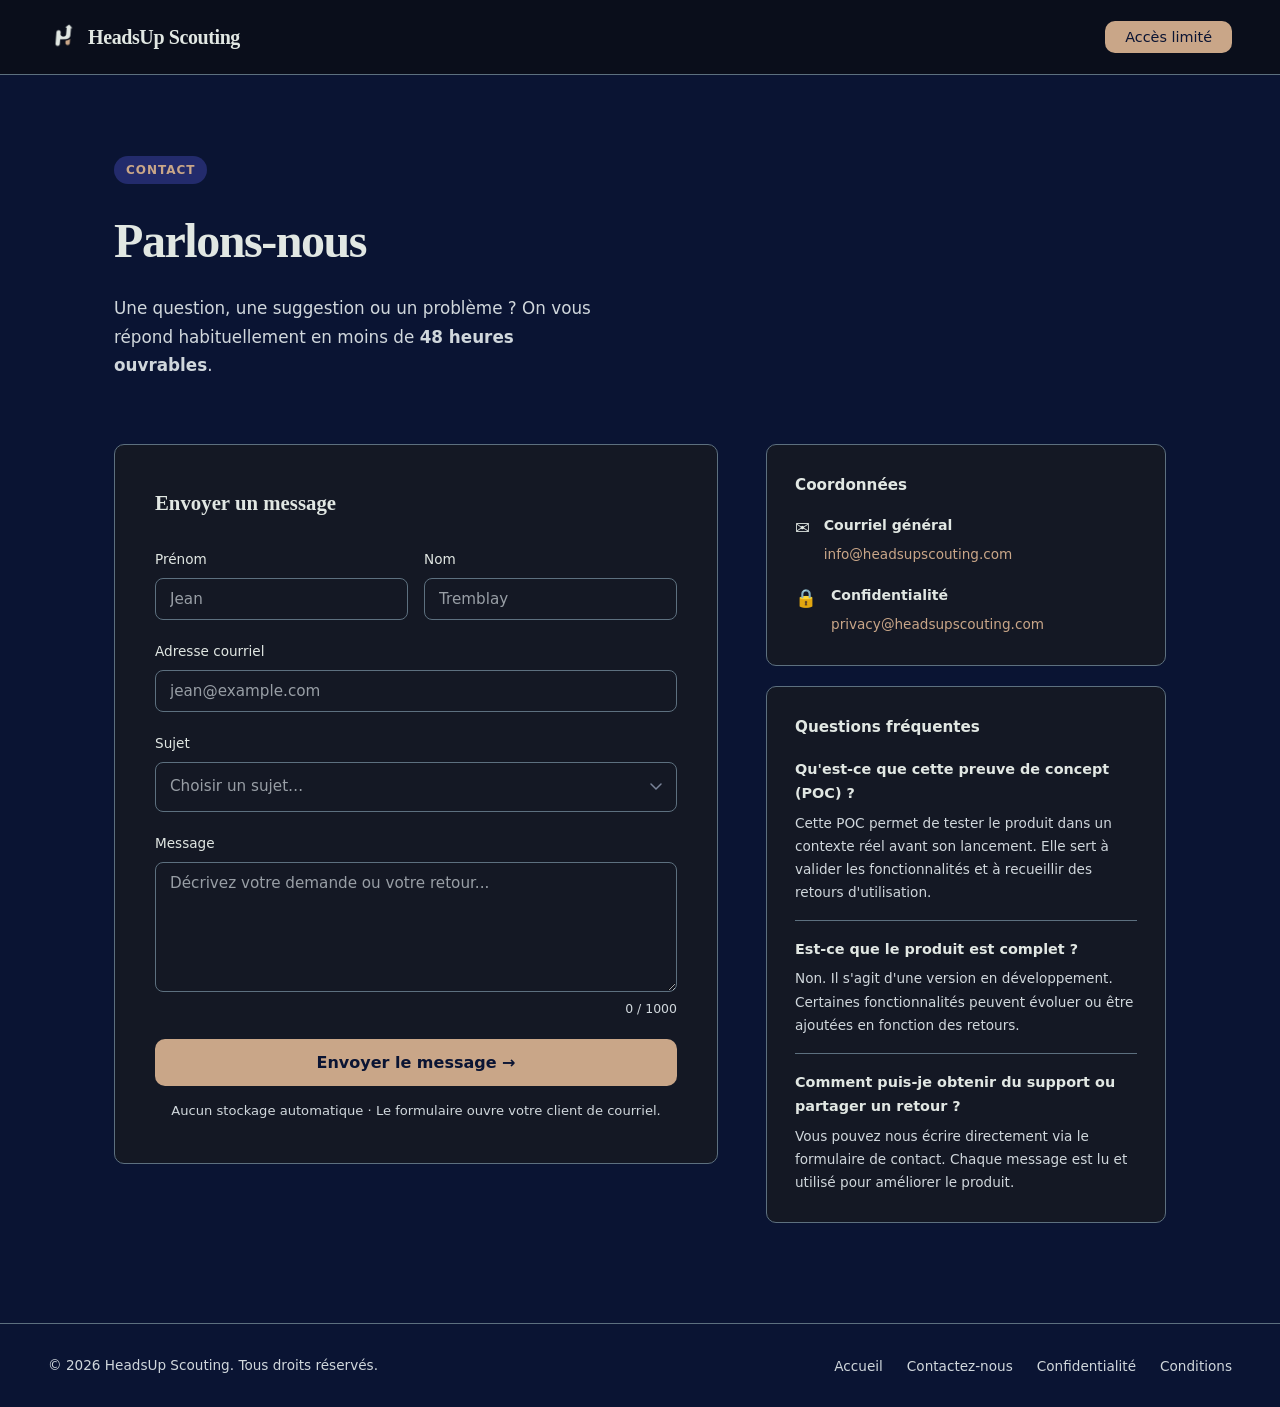
==== contact.html @ 39ef8a7b "Extract code from folder (#3)" ====
<!DOCTYPE html>
<html lang="fr">
<head>
  <meta charset="UTF-8" />
  <meta name="viewport" content="width=device-width, initial-scale=1.0" />
  <title>Contact — HeadsUp Scouting</title>
  <link rel="stylesheet" href="client/css/base.css">
  <link rel="stylesheet" href="client/css/contact.css">
  <script src="client/js/contact.js"></script>
</head>
<body>

  <nav>
    <a class="logo" href="index.html"><img src="client/image/HUSDarkSmallTransparentLogo.png" alt="HeadsUp Scouting logo">HeadsUp Scouting</a>
    <ul class="nav-links">
      <li><a href="request-access.html" class="nav-cta">Accès limité</a></li>
    </ul>
  </nav>

  <div class="page-wrapper">

    <div class="page-header">
      <div class="badge">Contact</div>
      <h1>Parlons-nous</h1> 
      <p>Une question, une suggestion ou un problème ? On vous répond habituellement en moins de <strong>48 heures ouvrables</strong>.</p>
    </div>

    <div class="contact-grid">

      <!-- FORM -->
      <div class="form-card">
        <div id="form-content">
          <h2>Envoyer un message</h2>
          <div class="form-row">
            <div class="field">
              <label for="prenom">Prénom</label>
              <input type="text" id="prenom" placeholder="Jean" />
            </div>
            <div class="field">
              <label for="nom">Nom</label>
              <input type="text" id="nom" placeholder="Tremblay" />
            </div>
          </div>
          <div class="field">
            <label for="email">Adresse courriel</label>
            <input type="email" id="email" placeholder="jean@example.com" />
          </div>
          <div class="field">
            <label>Sujet</label>
            <div class="custom-select" id="custom-select">
              <div class="select-selected" role="button" tabindex="0" onclick="toggleDropdown()" onkeydown="if (event.key === 'Enter' || event.key === ' ') { event.preventDefault(); toggleDropdown(); }">
                <span id="select-label" style="color: var(--muted);">Choisir un sujet…</span>
                <svg width="12" height="8" viewBox="0 0 12 8" fill="none" xmlns="http://www.w3.org/2000/svg">
                  <path d="M1 1l5 5 5-5" stroke="#7A8499" stroke-width="1.5" stroke-linecap="round"/>
                </svg>
              </div>
              <div class="select-dropdown" id="select-dropdown">
                <div class="select-option" onclick="selectOption(this)" data-value="Access">Participation à la preuve de concept</div>
                <div class="select-option" onclick="selectOption(this)" data-value="Demo">Demande de démonstration</div>
                <div class="select-option" onclick="selectOption(this)" data-value="Support">Support technique</div>
                <div class="select-option" onclick="selectOption(this)" data-value="Other">Autre</div>
              </div>
            </div>
            <input type="hidden" id="sujet" />
          </div>

          <div class="field">
            <label for="message">Message</label>
            <textarea id="message" placeholder="Décrivez votre demande ou votre retour..." maxlength="1000" oninput="updateCount(this)"></textarea>
          </div>
          <div class="char-count"><span id="char-count">0</span> / 1000</div>

          <button class="btn-submit" onclick="submitForm()">Envoyer le message →</button>
          <p class="form-note">Aucun stockage automatique · Le formulaire ouvre votre client de courriel.</p>
        </div>

         <!-- SUCCESS -->
        <div class="success" id="success">
          <div class="success-icon">✅</div>
          <h2>Merci. Votre client de courriel devrait s'ouvrir.</h2>
          <p>S'il ne s'ouvre pas, écrivez-nous directement à <a href="mailto:info@headsupscouting.com">info@headsupscouting.com</a>.</p>
          <p>On revient vers vous sous 48 h.</p>
          <a href="index.html">Retour à l'accueil</a>
        </div>
      </div>

      <!-- SIDEBAR -->
      <aside class="sidebar">

        <div class="info-card">
          <h3>Coordonnées</h3>
          <div class="info-item">
            <div class="info-icon">✉️</div>
            <div class="info-text">
              <strong>Courriel général</strong>
              <a href="mailto:info@headsupscouting.com">info@headsupscouting.com</a>
            </div>
          </div>
          <div class="info-item">
            <div class="info-icon">🔒</div>
            <div class="info-text">
              <strong>Confidentialité</strong>
              <a href="mailto:privacy@headsupscouting.com">privacy@headsupscouting.com</a>
            </div>
          </div>
          <!--                                 *** Je ne crois pas qu'on a vraiment d'adresse ni d'heures d'ouverture ***
          <div class="info-item">
            <div class="info-icon">📍</div>
            <div class="info-text">
              <strong>Adresse</strong>
              <span>[Adresse], [Ville]<br />Québec, Canada</span>
            </div>
          </div>
          <div class="info-item">
            <div class="info-icon">🕐</div>
            <div class="info-text">
              <strong>Heures d'ouverture</strong>
              <span>Lun - Ven · 9 h à 17 h (HE)</span>
            </div>
          </div>
          -->
        </div>

        <div class="info-card">
          <h3>Questions fréquentes</h3>
          <div class="faq-item">
            <h4>Qu'est-ce que cette preuve de concept (POC) ?</h4>
            <p>Cette POC permet de tester le produit dans un contexte réel avant son lancement. Elle sert à valider les fonctionnalités et à recueillir des retours d'utilisation.</p>
          </div>
          <div class="faq-item">
            <h4>Est-ce que le produit est complet ?</h4>
            <p>Non. Il s'agit d'une version en développement. Certaines fonctionnalités peuvent évoluer ou être ajoutées en fonction des retours.</p>
          </div>
          <div class="faq-item">
            <h4>Comment puis-je obtenir du support ou partager un retour ?</h4>
            <p>Vous pouvez nous écrire directement via le formulaire de contact. Chaque message est lu et utilisé pour améliorer le produit.</p>
          </div>
        </div>

      </aside>
    </div>
  </div>

  <footer>
    <span>© 2026 HeadsUp Scouting. Tous droits réservés.</span>
    <ul class="footer-links">
        <li><a href="index.html">Accueil</a></li>
        <li><a href="contact.html">Contactez-nous</a></li>
        <li><a href="privacy.html">Confidentialité</a></li>
        <li><a href="terms.html">Conditions</a></li>
    </ul>
  </footer>
</body>
</html>
---- client/css/base.css ----
:root {
  --bg: #0A1433;
  --surface: #141824;
  --border: #5D707F;
  --accent: #C9A688;
  --accent-dim: #232B6C;
  --text: #E1E7E3;
  --text-dark:#0A1433;
  --muted: #D0D7DC;
  --radius: 10px;
  --font-display: 'Georgia', serif;
  --font-body: system-ui, -apple-system, sans-serif;
}

*,
*::before,
*::after {
  box-sizing: border-box;
  margin: 0;
  padding: 0;
}

body {
  background: var(--bg);
  color: var(--text);
  font-family: var(--font-body);
  font-size: 16px;
  line-height: 1.7;
}

/* NAV */
nav {
  display: flex;
  justify-content: space-between;
  align-items: center;
  padding: 20px 48px;
  border-bottom: 1px solid var(--border);
  position: sticky;
  top: 0;
  background: rgba(11, 15, 25, 0.92);
  backdrop-filter: blur(12px);
  z-index: 100;
}

.logo {
  display: flex;
  align-items: center;
  gap: 10px;

  font-family: var(--font-display);
  font-size: 1.25rem;
  font-weight: bold;
  color: var(--text);
  text-decoration: none;
  letter-spacing: -0.02em;
}

.logo img {
  height: 30px;
  width: auto;
  display: block;
}


.nav-links {
  display: flex;
  gap: 32px;
  list-style: none;
}

.nav-links a {
  color: var(--muted);
  text-decoration: none;
  font-size: 0.9rem;
  transition: color 0.2s;
}

.nav-links a:hover {
  color: var(--text);
}

.nav-cta {
  background: var(--accent);
  color: var(--bg) !important;
  padding: 8px 20px;
  border-radius: var(--radius);
  font-weight: 500;
}

.nav-cta:hover {
  opacity: 0.88;
}

/* FOOTER */
footer {
  border-top: 1px solid var(--border);
  padding: 28px 48px;
  display: flex;
  justify-content: space-between;
  align-items: center;
  flex-wrap: wrap;
  gap: 12px;
}

footer span {
  color: var(--muted);
  font-size: 0.85rem;
}

.footer-links {
  display: flex;
  gap: 24px;
  list-style: none;
}

.footer-links a {
  color: var(--muted);
  text-decoration: none;
  font-size: 0.85rem;
  transition: color 0.2s;
}

.footer-links a:hover {
  color: var(--text);
}

/* FORM BASE (IMPORTANT pour contact.css) */
input,
select,
textarea {
  font-family: var(--font-body);
}

button {
  font-family: var(--font-body);
  cursor: pointer;
}

/* MOBILE */
@media (max-width: 768px) {
  nav {
    padding: 16px 20px;
  }

  .nav-links {
    display: none;
  }

  footer {
    flex-direction: column;
    text-align: center;
    padding: 24px 20px;
  }
}
---- client/css/contact.css ----
.page-wrapper {
  max-width: 1100px;
  margin: 0 auto;
  padding: 80px 24px 100px;
}

.page-header {
  margin-bottom: 64px;
}

.badge {
  display: inline-block;
  background: var(--accent-dim);
  color: var(--accent);
  font-size: 0.75rem;
  font-weight: 600;
  letter-spacing: 0.08em;
  text-transform: uppercase;
  padding: 4px 12px;
  border-radius: 20px;
  margin-bottom: 16px;
}

.page-header h1 {
  font-family: var(--font-display);
  font-size: clamp(2rem, 4vw, 3rem);
  letter-spacing: -0.03em;
  margin-bottom: 12px;
}

.page-header p {
  color: var(--muted);
  font-size: 1.05rem;
  max-width: 480px;
}

/* GRID */
.contact-grid {
  display: grid;
  grid-template-columns: 1fr 400px;
  gap: 48px;
  align-items: start;
}

/* FORM */
.form-card {
  background: var(--surface);
  border: 1px solid var(--border);
  border-radius: var(--radius);
  padding: 40px;
}

.form-card h2 {
  font-family: var(--font-display);
  font-size: 1.3rem;
  margin-bottom: 28px;
}

.form-row {
  display: grid;
  grid-template-columns: 1fr 1fr;
  gap: 16px;
}

.form-card input::placeholder,
.form-card textarea::placeholder {
  font-size: 0.95rem;
  opacity: 0.7;
}

.field {
  display: flex;
  flex-direction: column;
  gap: 7px;
  margin-bottom: 20px;
}

.field label {
  font-size: 0.85rem;
  font-weight: 500;
  color: var(--text);
}

.field input,
.field select,
.field textarea {
  background: var(--surface);
  border: 1px solid var(--border);
  border-radius: 8px;
  padding: 11px 14px;
  color: var(--text);
  font-size: 0.95rem;
  outline: none;
  transition: border-color 0.2s;
  width: 100%;
  font-weight: 500;
}

.field input::placeholder,
.field textarea::placeholder {
  color: var(--muted);
  font-weight: 400;
  font-size: 0.95rem;
  opacity: 0.7;
}

.field input:focus,
.field select:focus,
.field textarea:focus {
    border-color: var(--accent);
}

.field select {
    appearance: none;
    background-image: url("data:image/svg+xml,%3Csvg xmlns='http://www.w3.org/2000/svg' width='12' height='8' viewBox='0 0 12 8'%3E%3Cpath d='M1 1l5 5 5-5' stroke='%237A8499' stroke-width='1.5' fill='none' stroke-linecap='round'/%3E%3C/svg%3E");
    background-repeat: no-repeat;
    background-position: right 14px center;
    cursor: pointer;
    color: var(--muted);
}

.field select option { background: var(--surface); color: var(--text);}

.field textarea {
    resize: vertical;
    min-height: 130px;
}

.char-count {
    font-size: 0.78rem;
    color: var(--muted);
    text-align: right;
    margin-top: -14px;
    margin-bottom: 20px;
}

.custom-select { position: relative; user-select: none; }

.select-selected {
  background: var(--surface);
  border: 1px solid var(--border);
  border-radius: 8px;
  padding: 11px 14px;
  cursor: pointer;
  display: flex;
  justify-content: space-between;
  align-items: center;
  transition: border-color 0.2s;
  font-weight: 500;
}

.select-selected:hover { border-color: var(--accent); }

.select-selected.open {
  border-color: var(--accent);
  border-bottom-left-radius: 0;
  border-bottom-right-radius: 0;
}

.select-dropdown {
  display: none;
  position: absolute;
  top: 100%;
  left: 0; right: 0;
  background: var(--surface);
  border: 1px solid var(--accent);
  border-top: none;
  border-bottom-left-radius: 8px;
  border-bottom-right-radius: 8px;
  z-index: 50;
  overflow: hidden;
}

.select-dropdown.open { display: block; }

.select-option {
  padding: 11px 14px;
  font-size: 0.95rem;
  cursor: pointer;
  color: var(--muted);
}

.select-option:hover {
  background: var(--accent);
  color: var(--bg);
  font-weight: 700;
}

.select-option.selected {
  color: var(--text);
  font-weight: 700;
}

/* Placeholder "Choisir un sujet…" */
.select-selected #select-label[style*="var(--muted)"] {
  color: var(--muted);
  font-weight: 400;
  font-size: 0.95rem;
  opacity: 0.7;
}

/* BUTTON */
.btn-submit {
  width: 100%;
  background: var(--accent);
  color: var(--text-dark);
  border: none;
  border-radius: var(--radius);
  padding: 14px;
  font-size: 1rem;
  font-weight: 600;
  cursor: pointer;
  transition: opacity 0.2s;
}

.btn-submit:hover {
  opacity: 0.85;
}

.form-note {
  text-align: center;
  margin-top: 14px;
  font-size: 0.82rem;
  color: var(--muted);
}

/* SIDEBAR */
.sidebar {
  display: flex;
  flex-direction: column;
  gap: 20px;
}

.info-card {
  background: var(--surface);
  border: 1px solid var(--border);
  border-radius: var(--radius);
  padding: 28px;
}

.info-card h3 {
  font-size: 0.95rem;
  margin-bottom: 16px;
}

.info-item {
  display: flex;
  gap: 14px;
  margin-bottom: 16px;
}

.info-item:last-child {
  margin-bottom: 0;
}

.info-icon {
  font-size: 1.1rem;
}

.info-text strong {
  display: block;
  font-size: 0.88rem;
  margin-bottom: 2px;
}

.info-text span {
  color: var(--muted);
  font-size: 0.85rem;
}

.info-text a {
  color: var(--accent);
  text-decoration: none;
  font-size: 0.85rem;
}

.info-text a:hover {
  text-decoration: underline;
}

.faq-item {
  border-bottom: 1px solid var(--border);
  padding-bottom: 16px;
  margin-bottom: 16px;
}

.faq-item:last-child {
  border-bottom: none;
  padding-bottom: 0;
  margin-bottom: 0;
}

.faq-item h4 {
  font-size: 0.9rem;
  margin-bottom: 6px;
}

.faq-item p {
  color: var(--muted);
  font-size: 0.85rem;
}

/* SUCCESS */
.success {
  display: none;
  background: var(--surface);
  border: 1px solid var(--border);
  border-radius: var(--radius);
  padding: 48px 40px;
  text-align: center;
  margin-top: 40px;
}

.success-icon {
  font-size: 2.4rem;
  margin-bottom: 16px;
}

.success h2 {
  font-family: var(--font-display);
  font-size: 1.5rem;
  margin-bottom: 12px;
}

.success p {
  color: var(--muted);
  font-size: 0.95rem;
  margin-bottom: 10px;
}

.success a {
  color: var(--accent);
  text-decoration: none;
}

/* RESPONSIVE */
@media (max-width: 820px) {
  .contact-grid {
    grid-template-columns: 1fr;
  }

  .form-row {
    grid-template-columns: 1fr;
  }

  .sidebar {
    order: -1;
  }
}
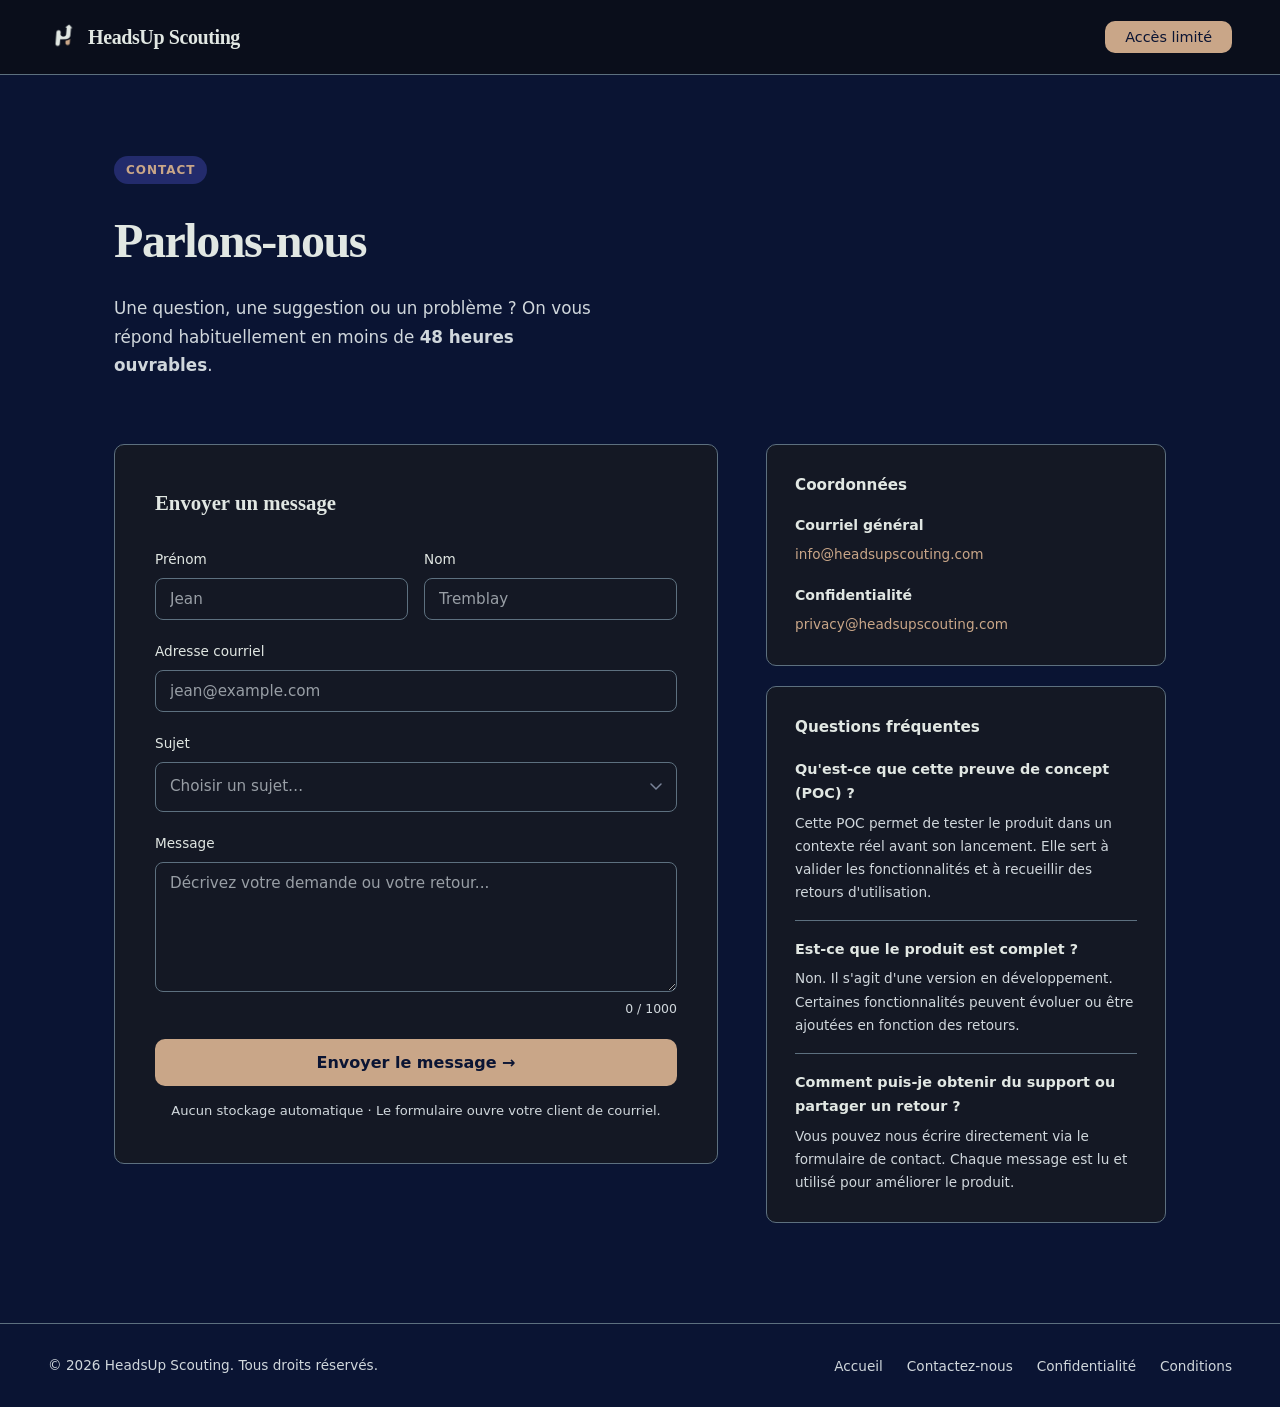
==== commit 750e7c0b: "Removed icons in contact - Removed numbers in landing page - Removed address in terms & privacy page" ====
--- a/contact.html
+++ b/contact.html
@@ -6,6 +6,7 @@
   <title>Contact — HeadsUp Scouting</title>
   <link rel="stylesheet" href="client/css/base.css">
   <link rel="stylesheet" href="client/css/contact.css">
+  <link rel="icon" href="client/image/Favicon180x180.png">
   <script src="client/js/contact.js"></script>
 </head>
 <body>
@@ -90,14 +91,12 @@
         <div class="info-card">
           <h3>Coordonnées</h3>
           <div class="info-item">
-            <div class="info-icon">✉️</div>
             <div class="info-text">
               <strong>Courriel général</strong>
               <a href="mailto:info@headsupscouting.com">info@headsupscouting.com</a>
             </div>
           </div>
           <div class="info-item">
-            <div class="info-icon">🔒</div>
             <div class="info-text">
               <strong>Confidentialité</strong>
               <a href="mailto:privacy@headsupscouting.com">privacy@headsupscouting.com</a>
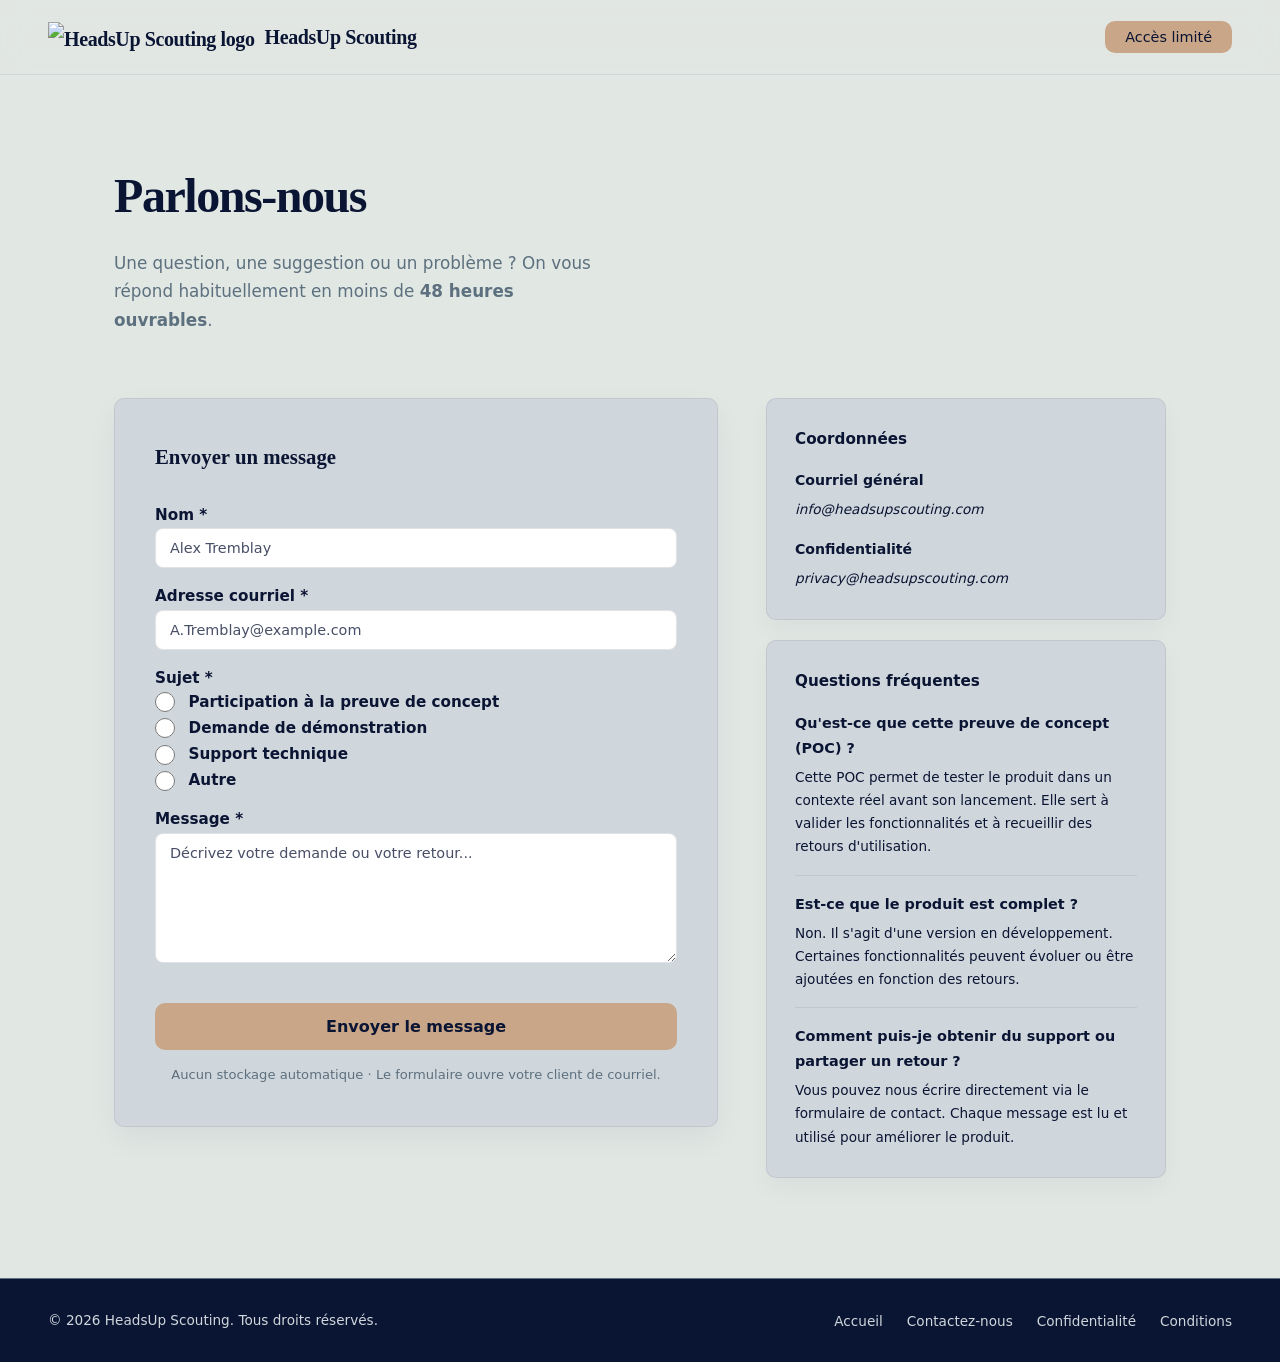
==== commit 5b60bce1: "Adjusted with copilot review" ====
--- a/contact.html
+++ b/contact.html
@@ -12,7 +12,10 @@
 <body>
 
   <nav>
-    <a class="logo" href="index.html"><img src="client/image/HUSDarkSmallTransparentLogo.png" alt="HeadsUp Scouting logo">HeadsUp Scouting</a>
+    <a class="logo" href="index.html">
+      <img src="client/image/HUSLightSmallTransparentLogo.png" alt="HeadsUp Scouting logo">
+      HeadsUp Scouting
+    </a>
     <ul class="nav-links">
       <li><a href="request-access.html" class="nav-cta">Accès limité</a></li>
     </ul>
@@ -21,7 +24,6 @@
   <div class="page-wrapper">
 
     <div class="page-header">
-      <div class="badge">Contact</div>
       <h1>Parlons-nous</h1> 
       <p>Une question, une suggestion ou un problème ? On vous répond habituellement en moins de <strong>48 heures ouvrables</strong>.</p>
     </div>
@@ -32,46 +34,48 @@
       <div class="form-card">
         <div id="form-content">
           <h2>Envoyer un message</h2>
-          <div class="form-row">
             <div class="field">
-              <label for="prenom">Prénom</label>
-              <input type="text" id="prenom" placeholder="Jean" />
+              <label for="full-name">Nom *</label>
+              <input type="text" id="full-name" placeholder="Alex Tremblay" autocomplete="name"/>
+              <small class="error-message" id="full-name-error"></small>
             </div>
-            <div class="field">
-              <label for="nom">Nom</label>
-              <input type="text" id="nom" placeholder="Tremblay" />
+          <div class="field">
+            <label for="email">Adresse courriel *</label>
+            <input type="email" id="email" placeholder="A.Tremblay@example.com" autocomplete="email" />
+            <small class="error-message" id="email-error"></small>
+          </div>
+          <div class="field">
+            <label for="sujet">Sujet *</label>
+            <div class="radio-select" id="sujet" role="radiogroup" aria-labelledby="sujet-label">
+              <label class="select-option">
+                <input type="radio" name="sujet" value="Access" onchange="clearError('sujet')">
+                <span>Participation à la preuve de concept</span>
+              </label>
+              <label class="select-option">
+                <input type="radio" name="sujet" value="Demo" onchange="clearError('sujet')">
+                <span>Demande de démonstration</span>
+              </label>
+              <label class="select-option">
+                <input type="radio" name="sujet" value="Support" onchange="clearError('sujet')">
+                <span>Support technique</span>
+              </label>
+              <label class="select-option">
+                <input type="radio" name="sujet" value="Other" onchange="clearError('sujet')">
+                <span>Autre</span>
+              </label>
+            </div>
+            <small class="error-message" id="sujet-error"></small>
+          </div>
+          <div class="field">
+            <label for="message">Message *</label>
+            <textarea id="message" placeholder="Décrivez votre demande ou votre retour..."></textarea>
+            <div class="field-footer">
+              <small class="error-message" id="message-error"></small>
             </div>
           </div>
-          <div class="field">
-            <label for="email">Adresse courriel</label>
-            <input type="email" id="email" placeholder="jean@example.com" />
-          </div>
-          <div class="field">
-            <label>Sujet</label>
-            <div class="custom-select" id="custom-select">
-              <div class="select-selected" role="button" tabindex="0" onclick="toggleDropdown()" onkeydown="if (event.key === 'Enter' || event.key === ' ') { event.preventDefault(); toggleDropdown(); }">
-                <span id="select-label" style="color: var(--muted);">Choisir un sujet…</span>
-                <svg width="12" height="8" viewBox="0 0 12 8" fill="none" xmlns="http://www.w3.org/2000/svg">
-                  <path d="M1 1l5 5 5-5" stroke="#7A8499" stroke-width="1.5" stroke-linecap="round"/>
-                </svg>
-              </div>
-              <div class="select-dropdown" id="select-dropdown">
-                <div class="select-option" onclick="selectOption(this)" data-value="Access">Participation à la preuve de concept</div>
-                <div class="select-option" onclick="selectOption(this)" data-value="Demo">Demande de démonstration</div>
-                <div class="select-option" onclick="selectOption(this)" data-value="Support">Support technique</div>
-                <div class="select-option" onclick="selectOption(this)" data-value="Other">Autre</div>
-              </div>
-            </div>
-            <input type="hidden" id="sujet" />
-          </div>
+          
 
-          <div class="field">
-            <label for="message">Message</label>
-            <textarea id="message" placeholder="Décrivez votre demande ou votre retour..." maxlength="1000" oninput="updateCount(this)"></textarea>
-          </div>
-          <div class="char-count"><span id="char-count">0</span> / 1000</div>
-
-          <button class="btn-submit" onclick="submitForm()">Envoyer le message →</button>
+          <button class="btn-submit" onclick="submitForm()">Envoyer le message</button>
           <p class="form-note">Aucun stockage automatique · Le formulaire ouvre votre client de courriel.</p>
         </div>
 
@@ -102,22 +106,7 @@
               <a href="mailto:privacy@headsupscouting.com">privacy@headsupscouting.com</a>
             </div>
           </div>
-          <!--                                 *** Je ne crois pas qu'on a vraiment d'adresse ni d'heures d'ouverture ***
-          <div class="info-item">
-            <div class="info-icon">📍</div>
-            <div class="info-text">
-              <strong>Adresse</strong>
-              <span>[Adresse], [Ville]<br />Québec, Canada</span>
-            </div>
-          </div>
-          <div class="info-item">
-            <div class="info-icon">🕐</div>
-            <div class="info-text">
-              <strong>Heures d'ouverture</strong>
-              <span>Lun - Ven · 9 h à 17 h (HE)</span>
-            </div>
-          </div>
-          -->
+
         </div>
 
         <div class="info-card">
--- a/client/css/base.css
+++ b/client/css/base.css
@@ -1,11 +1,12 @@
 :root {
-  --bg: #0A1433;
+  --bg: #E1E7E3;
+  --dark-bg:#0A1433;
   --surface: #141824;
   --border: #5D707F;
   --accent: #C9A688;
   --accent-dim: #232B6C;
   --text: #E1E7E3;
-  --text-dark:#0A1433;
+  --text-dark:#0a1433;
   --muted: #D0D7DC;
   --radius: 10px;
   --font-display: 'Georgia', serif;
@@ -18,6 +19,11 @@
   box-sizing: border-box;
   margin: 0;
   padding: 0;
+}
+
+html {
+    scroll-behavior: smooth;
+    scroll-padding-top: 110px;
 }
 
 body {
@@ -34,10 +40,10 @@
   justify-content: space-between;
   align-items: center;
   padding: 20px 48px;
-  border-bottom: 1px solid var(--border);
+  border-bottom: 1px solid var(--muted);
   position: sticky;
   top: 0;
-  background: rgba(11, 15, 25, 0.92);
+  background: rgba(225, 231, 227, 0.92);
   backdrop-filter: blur(12px);
   z-index: 100;
 }
@@ -46,11 +52,10 @@
   display: flex;
   align-items: center;
   gap: 10px;
-
   font-family: var(--font-display);
   font-size: 1.25rem;
   font-weight: bold;
-  color: var(--text);
+  color: var(--text-dark);
   text-decoration: none;
   letter-spacing: -0.02em;
 }
@@ -81,7 +86,7 @@
 
 .nav-cta {
   background: var(--accent);
-  color: var(--bg) !important;
+  color: var(--text-dark) !important;
   padding: 8px 20px;
   border-radius: var(--radius);
   font-weight: 500;
@@ -100,6 +105,7 @@
   align-items: center;
   flex-wrap: wrap;
   gap: 12px;
+  background-color: var(--dark-bg);
 }
 
 footer span {
--- a/client/css/contact.css
+++ b/client/css/contact.css
@@ -4,16 +4,18 @@
   padding: 80px 24px 100px;
 }
 
+/* ---------- HEADER ---------- */
+
 .page-header {
   margin-bottom: 64px;
 }
 
 .badge {
   display: inline-block;
-  background: var(--accent-dim);
-  color: var(--accent);
+  background: rgba(201, 166, 136, 0.16);
+  color: var(--text-dark);
   font-size: 0.75rem;
-  font-weight: 600;
+  font-weight: 700;
   letter-spacing: 0.08em;
   text-transform: uppercase;
   padding: 4px 12px;
@@ -26,15 +28,18 @@
   font-size: clamp(2rem, 4vw, 3rem);
   letter-spacing: -0.03em;
   margin-bottom: 12px;
+  color: var(--text-dark);
 }
 
 .page-header p {
-  color: var(--muted);
+  color: var(--border);
   font-size: 1.05rem;
   max-width: 480px;
-}
-
-/* GRID */
+  line-height: 1.7;
+}
+
+/* ---------- GRID ---------- */
+
 .contact-grid {
   display: grid;
   grid-template-columns: 1fr 400px;
@@ -42,18 +47,21 @@
   align-items: start;
 }
 
-/* FORM */
+/* ---------- FORM ---------- */
+
 .form-card {
-  background: var(--surface);
-  border: 1px solid var(--border);
+  background: var(--muted);
+  border: 1px solid rgba(10, 20, 51, 0.08);
   border-radius: var(--radius);
   padding: 40px;
+  box-shadow: 0 12px 30px rgba(10, 20, 51, 0.05);
 }
 
 .form-card h2 {
   font-family: var(--font-display);
   font-size: 1.3rem;
   margin-bottom: 28px;
+  color: var(--text-dark);
 }
 
 .form-row {
@@ -62,144 +70,125 @@
   gap: 16px;
 }
 
-.form-card input::placeholder,
-.form-card textarea::placeholder {
-  font-size: 0.95rem;
-  opacity: 0.7;
-}
-
 .field {
   display: flex;
   flex-direction: column;
-  gap: 7px;
-  margin-bottom: 20px;
+  gap: 8px;
+  margin-bottom: 16px;
+}
+
+.field:last-of-type {
+  margin-bottom: 32px;
 }
 
 .field label {
-  font-size: 0.85rem;
-  font-weight: 500;
-  color: var(--text);
+  font-size: .95rem;
+  font-weight: 600;
+  color: var(--text-dark);
+  margin-bottom: -8px;
 }
 
 .field input,
 .field select,
 .field textarea {
-  background: var(--surface);
-  border: 1px solid var(--border);
+  width: 100%;
+  background: #fff;
+  color: var(--text-dark);
+  border: 1px solid rgba(10, 20, 51, 0.12);
   border-radius: 8px;
   padding: 11px 14px;
-  color: var(--text);
-  font-size: 0.95rem;
+  font-size: .90rem;
+  font-weight: 500;
   outline: none;
-  transition: border-color 0.2s;
-  width: 100%;
-  font-weight: 500;
+  transition: border-color .2s ease, box-shadow .2s ease;
 }
 
 .field input::placeholder,
 .field textarea::placeholder {
-  color: var(--muted);
+  color: var(--text-dark);
+  opacity: .75;
   font-weight: 400;
-  font-size: 0.95rem;
-  opacity: 0.7;
 }
 
 .field input:focus,
-.field select:focus,
-.field textarea:focus {
-    border-color: var(--accent);
-}
-
-.field select {
-    appearance: none;
-    background-image: url("data:image/svg+xml,%3Csvg xmlns='http://www.w3.org/2000/svg' width='12' height='8' viewBox='0 0 12 8'%3E%3Cpath d='M1 1l5 5 5-5' stroke='%237A8499' stroke-width='1.5' fill='none' stroke-linecap='round'/%3E%3C/svg%3E");
-    background-repeat: no-repeat;
-    background-position: right 14px center;
-    cursor: pointer;
-    color: var(--muted);
-}
-
-.field select option { background: var(--surface); color: var(--text);}
+.field textarea:focus,
+.field select:focus {
+  border-color: var(--accent);
+  box-shadow: 0 0 0 3px rgba(201, 166, 136, .18);
+}
+
+.field textarea.error,
+.field input.error,
+.radio-select.error {
+  border: 1px solid;
+  border-radius: 8px;
+  padding: .8rem;
+  border-color: #e53935;
+  box-shadow: 0 0 0 3px rgba(229, 57, 53, .15);
+}
 
 .field textarea {
-    resize: vertical;
-    min-height: 130px;
-}
-
-.char-count {
-    font-size: 0.78rem;
-    color: var(--muted);
-    text-align: right;
-    margin-top: -14px;
-    margin-bottom: 20px;
-}
-
-.custom-select { position: relative; user-select: none; }
-
-.select-selected {
-  background: var(--surface);
-  border: 1px solid var(--border);
-  border-radius: 8px;
-  padding: 11px 14px;
-  cursor: pointer;
+  resize: vertical;
+  min-height: 130px;
+}
+
+.field-footer {
   display: flex;
   justify-content: space-between;
   align-items: center;
-  transition: border-color 0.2s;
-  font-weight: 500;
-}
-
-.select-selected:hover { border-color: var(--accent); }
-
-.select-selected.open {
-  border-color: var(--accent);
-  border-bottom-left-radius: 0;
-  border-bottom-right-radius: 0;
-}
-
-.select-dropdown {
-  display: none;
-  position: absolute;
-  top: 100%;
-  left: 0; right: 0;
-  background: var(--surface);
-  border: 1px solid var(--accent);
-  border-top: none;
-  border-bottom-left-radius: 8px;
-  border-bottom-right-radius: 8px;
-  z-index: 50;
-  overflow: hidden;
-}
-
-.select-dropdown.open { display: block; }
+}
+
+.error-message {
+  display: block;
+  margin-top: -8px;
+  font-size: .85rem;
+  color: #e53935;
+}
+
+/* ---------- RADIO GROUP ---------- */
+
+.radio-select {
+  display: flex;
+  flex-direction: column;
+  gap: .85rem;
+  margin-bottom: 8px;
+}
 
 .select-option {
-  padding: 11px 14px;
-  font-size: 0.95rem;
+  display: flex;
+  align-items: center;
+  gap: .85rem;
   cursor: pointer;
-  color: var(--muted);
-}
-
-.select-option:hover {
-  background: var(--accent);
-  color: var(--bg);
-  font-weight: 700;
-}
-
-.select-option.selected {
-  color: var(--text);
-  font-weight: 700;
-}
-
-/* Placeholder "Choisir un sujet…" */
-.select-selected #select-label[style*="var(--muted)"] {
-  color: var(--muted);
-  font-weight: 400;
-  font-size: 0.95rem;
-  opacity: 0.7;
-}
-
-/* BUTTON */
+  color: var(--text-dark);
+  font-size: .95rem;
+}
+
+.select-option input[type="radio"] {
+  width: 20px;
+  height: 20px;
+  cursor: pointer;
+  flex-shrink: 0;
+}
+
+.select-option input[type="radio"]:checked {
+  accent-color: var(--accent);
+  border: 6px solid var(--accent);
+}
+
+.select-option input[type="radio"]:focus {
+  box-shadow: none;
+}
+
+.select-option span {
+  line-height: 1.35;
+}
+
+.select-option:hover span {
+  color: var(--dark-bg);
+}
+
+/* ---------- BUTTON ---------- */
+
 .btn-submit {
   width: 100%;
   background: var(--accent);
@@ -208,23 +197,25 @@
   border-radius: var(--radius);
   padding: 14px;
   font-size: 1rem;
-  font-weight: 600;
+  font-weight: 700;
   cursor: pointer;
-  transition: opacity 0.2s;
+  transition: transform .15s ease, opacity .2s ease;
 }
 
 .btn-submit:hover {
-  opacity: 0.85;
+  opacity: .9;
+  transform: translateY(-1px);
 }
 
 .form-note {
+  margin-top: 14px;
   text-align: center;
-  margin-top: 14px;
-  font-size: 0.82rem;
-  color: var(--muted);
-}
-
-/* SIDEBAR */
+  font-size: .82rem;
+  color: var(--border);
+}
+
+/* ---------- SIDEBAR ---------- */
+
 .sidebar {
   display: flex;
   flex-direction: column;
@@ -232,15 +223,17 @@
 }
 
 .info-card {
-  background: var(--surface);
-  border: 1px solid var(--border);
+  background: var(--muted);
+  border: 1px solid rgba(10,20,51,.08);
   border-radius: var(--radius);
   padding: 28px;
+  box-shadow: 0 10px 25px rgba(10,20,51,.04);
 }
 
 .info-card h3 {
-  font-size: 0.95rem;
-  margin-bottom: 16px;
+  font-size: .95rem;
+  margin-bottom: 16px;
+  color: var(--text-dark);
 }
 
 .info-item {
@@ -259,19 +252,21 @@
 
 .info-text strong {
   display: block;
-  font-size: 0.88rem;
+  font-size: .88rem;
   margin-bottom: 2px;
+  color: var(--text-dark);
 }
 
 .info-text span {
-  color: var(--muted);
-  font-size: 0.85rem;
+  color: var(--border);
+  font-size: .85rem;
 }
 
 .info-text a {
-  color: var(--accent);
+  color: var(--text-dark);
   text-decoration: none;
-  font-size: 0.85rem;
+  font-size: .85rem;
+  font-style: italic;
 }
 
 .info-text a:hover {
@@ -279,36 +274,39 @@
 }
 
 .faq-item {
-  border-bottom: 1px solid var(--border);
+  border-bottom: 1px solid rgba(10,20,51,.08);
   padding-bottom: 16px;
   margin-bottom: 16px;
 }
 
 .faq-item:last-child {
   border-bottom: none;
+  margin-bottom: 0;
   padding-bottom: 0;
-  margin-bottom: 0;
 }
 
 .faq-item h4 {
-  font-size: 0.9rem;
+  font-size: .9rem;
   margin-bottom: 6px;
+  color: var(--text-dark);
 }
 
 .faq-item p {
-  color: var(--muted);
-  font-size: 0.85rem;
-}
-
-/* SUCCESS */
+  color: var(--text-dark);
+  font-size: .85rem;
+}
+
+/* ---------- SUCCESS ---------- */
+
 .success {
   display: none;
-  background: var(--surface);
-  border: 1px solid var(--border);
+  background: #F7F9F7;
+  border: 1px solid rgba(10,20,51,.08);
   border-radius: var(--radius);
   padding: 48px 40px;
+  margin-top: 40px;
   text-align: center;
-  margin-top: 40px;
+  box-shadow: 0 12px 30px rgba(10,20,51,.05);
 }
 
 .success-icon {
@@ -320,11 +318,12 @@
   font-family: var(--font-display);
   font-size: 1.5rem;
   margin-bottom: 12px;
+  color: var(--text-dark);
 }
 
 .success p {
-  color: var(--muted);
-  font-size: 0.95rem;
+  color: var(--border);
+  font-size: .95rem;
   margin-bottom: 10px;
 }
 
@@ -333,8 +332,10 @@
   text-decoration: none;
 }
 
-/* RESPONSIVE */
+/* ---------- RESPONSIVE ---------- */
+
 @media (max-width: 820px) {
+
   .contact-grid {
     grid-template-columns: 1fr;
   }
@@ -346,4 +347,5 @@
   .sidebar {
     order: -1;
   }
+
 }
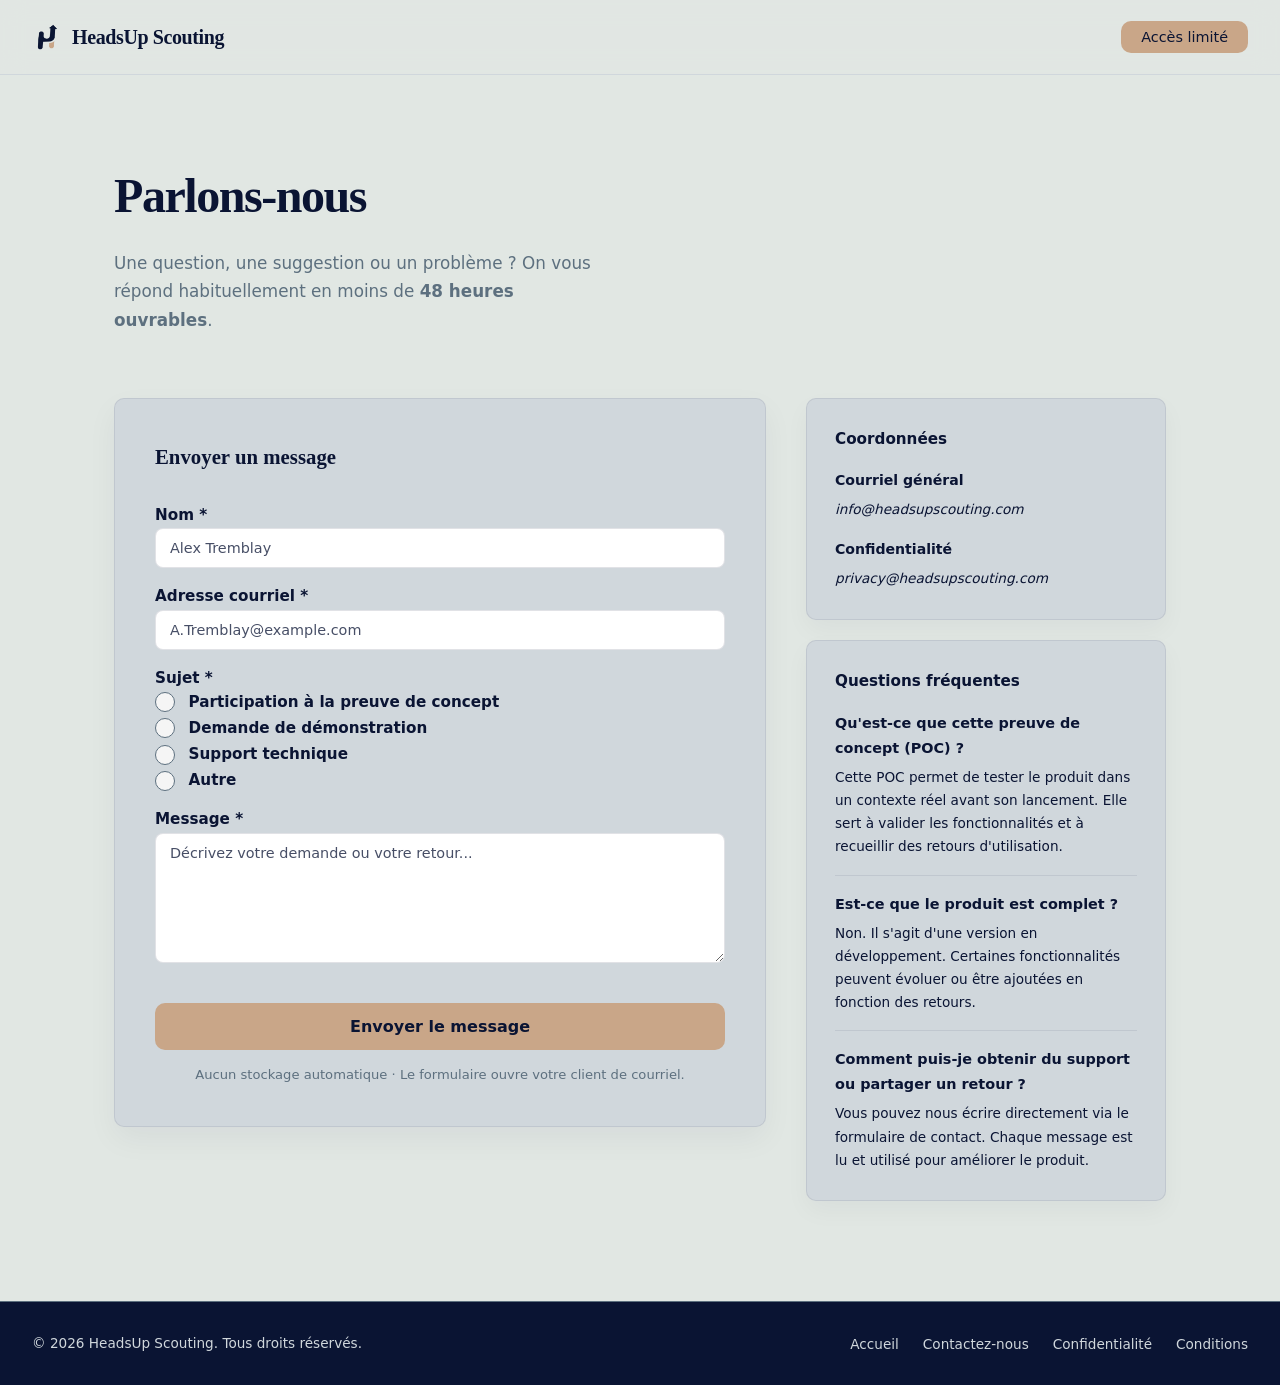
==== commit 6b1685fa: "Added favicon Dark mode/Light mode" ====
--- a/contact.html
+++ b/contact.html
@@ -6,7 +6,8 @@
   <title>Contact — HeadsUp Scouting</title>
   <link rel="stylesheet" href="client/css/base.css">
   <link rel="stylesheet" href="client/css/contact.css">
-  <link rel="icon" href="client/image/Favicon180x180.png">
+  <link rel="icon" href="client/image/HUSDarkSmallTransparentLogo.png"  media="(prefers-color-scheme: dark)">
+  <link rel="icon" href="client/image/HUSLightSmallTransparentLogo.png"  media="(prefers-color-scheme: light)">
   <script src="client/js/contact.js"></script>
 </head>
 <body>
--- a/client/css/base.css
+++ b/client/css/base.css
@@ -8,6 +8,7 @@
   --text: #E1E7E3;
   --text-dark:#0a1433;
   --muted: #D0D7DC;
+  --toc-hover: #c9a6882e;
   --radius: 10px;
   --font-display: 'Georgia', serif;
   --font-body: system-ui, -apple-system, sans-serif;
@@ -142,8 +143,60 @@
   cursor: pointer;
 }
 
-/* MOBILE */
+/* =====================================================
+   RESPONSIVE OVERRIDES
+===================================================== */
+
+/* Ultra Wide */
+@media (min-width: 1800px) {
+  nav,
+  footer {
+    padding-left: 80px;
+    padding-right: 80px;
+  }
+
+}
+
+/* Desktop / Laptop */
+@media (max-width: 1400px) {
+  nav,
+  footer {
+    padding-left: 32px;
+    padding-right: 32px;
+  }
+
+}
+
+/* Large Tablet */
+@media (max-width: 1200px) {
+  .nav-links {
+    gap: 24px;
+  }
+
+}
+
+/* Tablet */
+@media (max-width: 992px) {
+  nav {
+    padding: 18px 24px;
+  }
+
+  footer {
+    padding: 28px 24px;
+  }
+
+  .nav-links {
+    gap: 18px;
+  }
+
+}
+
+/* Mobile */
 @media (max-width: 768px) {
+  html {
+    scroll-padding-top: 90px;
+  }
+
   nav {
     padding: 16px 20px;
   }
@@ -157,4 +210,31 @@
     text-align: center;
     padding: 24px 20px;
   }
+
+  .footer-links {
+    flex-wrap: wrap;
+    justify-content: center;
+    gap: 16px;
+  }
+
+}
+
+/* Small Mobile */
+@media (max-width: 480px) {
+  nav {
+    padding: 14px 16px;
+  }
+
+  footer {
+    padding: 20px 16px;
+  }
+
+  .logo {
+    font-size: 1.1rem;
+  }
+
+  .logo img {
+    height: 26px;
+  }
+
 }
--- a/client/css/contact.css
+++ b/client/css/contact.css
@@ -164,19 +164,36 @@
 }
 
 .select-option input[type="radio"] {
+  all: unset;
   width: 20px;
   height: 20px;
+  border: 1px solid var(--border);
+  border-radius: 50%;
+  background: whitesmoke;
   cursor: pointer;
   flex-shrink: 0;
-}
-
-.select-option input[type="radio"]:checked {
-  accent-color: var(--accent);
-  border: 6px solid var(--accent);
-}
-
-.select-option input[type="radio"]:focus {
-  box-shadow: none;
+  display: grid;
+  place-content: center;
+  box-sizing: border-box;
+}
+
+.select-option input[type="radio"]::before {
+  content: "";
+  width: 10px;
+  height: 10px;
+  border-radius: 50%;
+  background: var(--accent);
+  transform: scale(0);
+  transition: transform .15s ease;
+}
+
+.select-option input[type="radio"]:checked::before {
+  transform: scale(1);
+}
+
+.select-option input[type="radio"]:focus-visible {
+  outline: 2px solid var(--accent);
+  outline-offset: 2px;
 }
 
 .select-option span {
@@ -332,20 +349,190 @@
   text-decoration: none;
 }
 
-/* ---------- RESPONSIVE ---------- */
-
-@media (max-width: 820px) {
-
+/* =====================================================
+   RESPONSIVE OVERRIDES
+===================================================== */
+
+/* Ultra Wide */
+@media (min-width:1800px) {
+  .page-wrapper {
+    max-width:1200px;
+  }
+
+}
+
+
+/* Desktop */
+@media (max-width:1400px) {
   .contact-grid {
-    grid-template-columns: 1fr;
+    grid-template-columns:minmax(0,1fr) 360px;
+    gap:40px;
+  }
+
+}
+
+
+/* Laptop */
+@media (max-width:1200px) {
+  .page-wrapper {
+    padding-left:32px;
+    padding-right:32px;
+  }
+
+  .contact-grid {
+    grid-template-columns:minmax(0,1fr) 330px;
+    gap:32px;
+  }
+
+  .form-card {
+    padding:32px;
+  }
+
+  .info-card {
+    padding:24px;
+  }
+
+}
+
+/* Tablet */
+@media (max-width:992px) {
+  .page-wrapper {
+    padding:60px 32px 90px;
+  }
+
+  .page-header {
+    margin-bottom:48px;
+  }
+
+  .contact-grid {
+    grid-template-columns:1fr;
+    gap:32px;
+  }
+
+  .sidebar {
+    order:0;
+  }
+
+  .form-card {
+    padding:32px;
+  }
+
+}
+
+/* Mobile Landscape / Large Mobile */
+@media (max-width:768px) {
+  .page-wrapper {
+    padding:45px 24px 70px;
+  }
+
+  .page-header {
+    margin-bottom:40px;
+  }
+
+  .page-header h1 {
+    font-size:2rem;
+  }
+
+  .page-header p {
+    font-size:1rem;
+  }
+  
+  .form-card {
+    padding:24px;
+  }
+
+  .form-card h2 {
+    font-size:1.2rem;
+    margin-bottom:22px;
   }
 
   .form-row {
-    grid-template-columns: 1fr;
+    grid-template-columns:1fr;
+  }
+
+  .field-footer {
+    flex-direction:column;
+    align-items:stretch;
+    gap:16px;
+  }
+
+  .btn-submit {
+    padding:13px;
+  }
+
+  .info-card {
+    padding:22px;
+  }
+
+}
+
+/* Small Mobile */
+@media (max-width:480px) {
+  .page-wrapper {
+    padding:35px 18px 60px;
+  }
+  
+  .page-header h1 {
+    font-size:1.7rem;
+  }
+
+  .badge {
+    font-size:.7rem;
+    padding:4px 10px;
+  }
+
+  .form-card {
+    padding:18px;
+    border-radius:16px;
+  }
+
+  .form-card h2 {
+    font-size:1.1rem;
+  }
+
+  .field label {
+    font-size:.9rem;
+  }
+
+  .field input,
+  .field select,
+  .field textarea {
+    font-size:.88rem;
+    padding:10px 12px;
+  }
+
+  .select-option {
+    font-size:.9rem;
+    gap:.65rem;
+  }
+
+  .select-option input[type="radio"] {
+    width:18px;
+    height:18px;
+  }
+
+  .info-card {
+    padding:18px;
+  }
+
+  .info-item {
+    gap:10px;
+  }
+
+  .success {
+    padding:32px 20px;
+  }
+
+}
+
+/* Mobile Landscape height optimization */
+@media (max-height:500px) and (max-width:900px) {
+  .page-wrapper {
+    padding-top:30px;
   }
 
   .sidebar {
-    order: -1;
-  }
-
+    display:none;
+  }
+  
 }
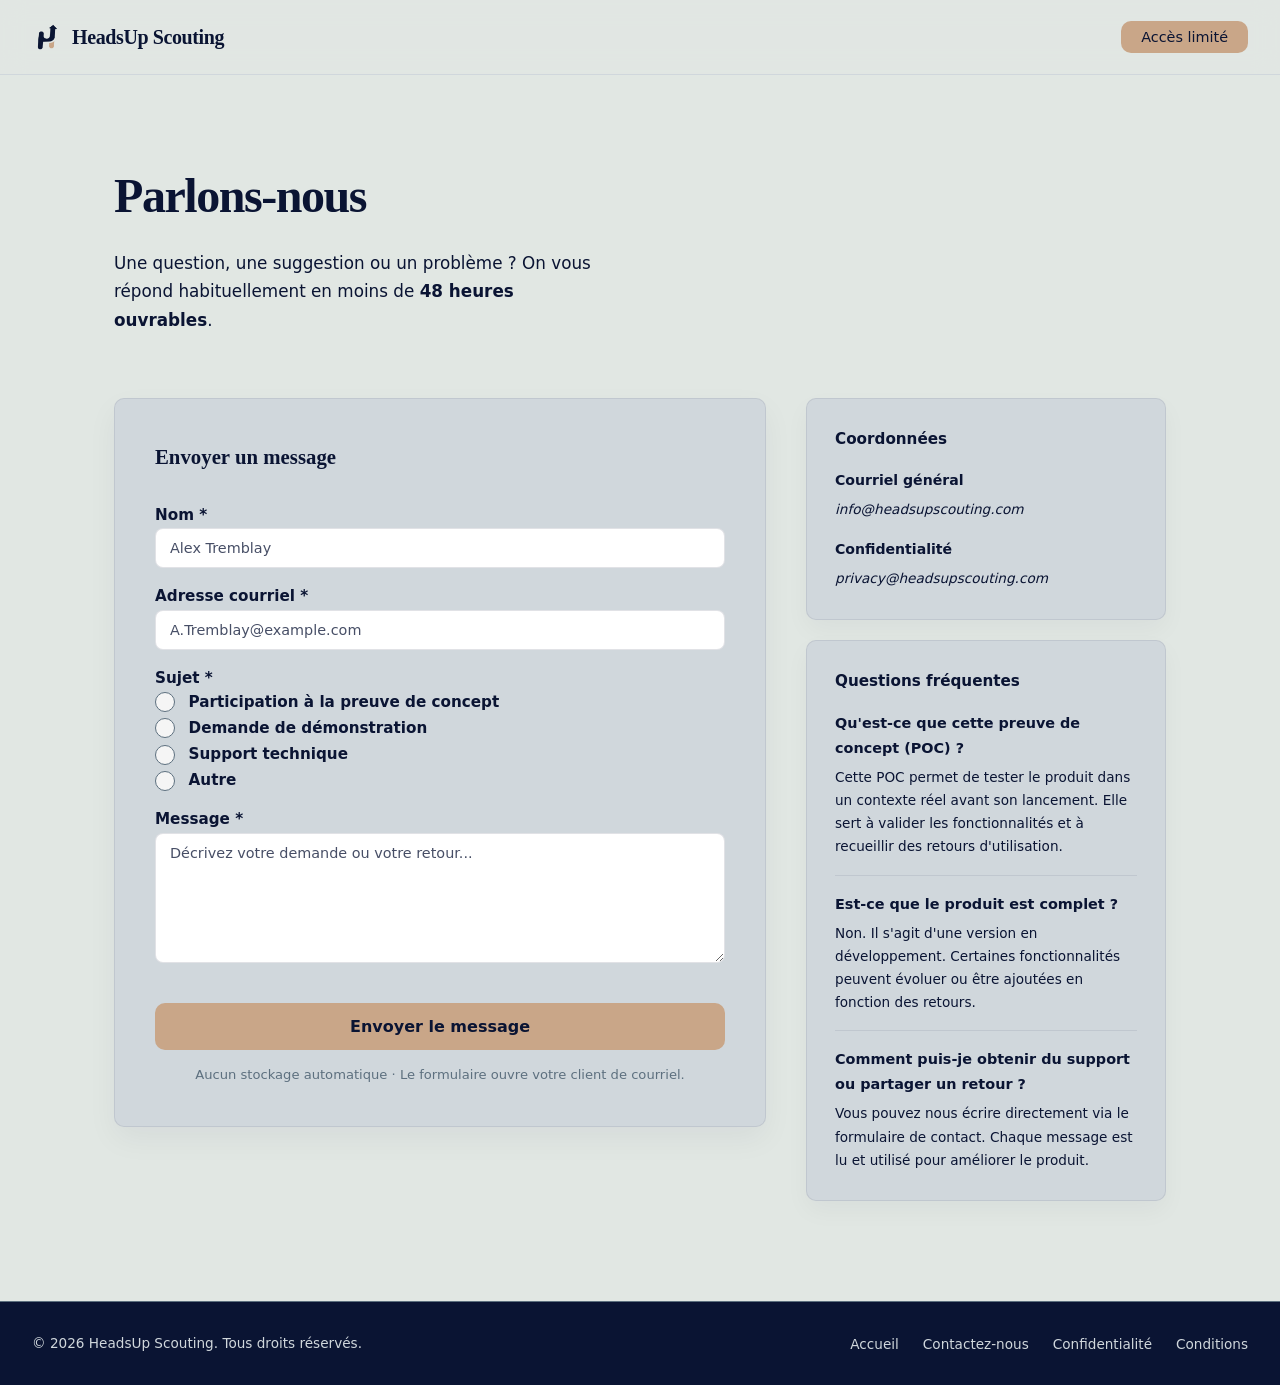
==== commit c02d13f4: "Adjusted sub title color and Icon when sending the message" ====
--- a/contact.html
+++ b/contact.html
@@ -82,8 +82,8 @@
 
          <!-- SUCCESS -->
         <div class="success" id="success">
-          <div class="success-icon">✅</div>
-          <h2>Merci. Votre client de courriel devrait s'ouvrir.</h2>
+          <div class="success-icon">📨</div>
+          <h2>Merci. Votre client de courriel devrait s'ouvrir bientôt.</h2>
           <p>S'il ne s'ouvre pas, écrivez-nous directement à <a href="mailto:info@headsupscouting.com">info@headsupscouting.com</a>.</p>
           <p>On revient vers vous sous 48 h.</p>
           <a href="index.html">Retour à l'accueil</a>
--- a/client/css/contact.css
+++ b/client/css/contact.css
@@ -32,7 +32,7 @@
 }
 
 .page-header p {
-  color: var(--border);
+  color: var(--text-dark);
   font-size: 1.05rem;
   max-width: 480px;
   line-height: 1.7;
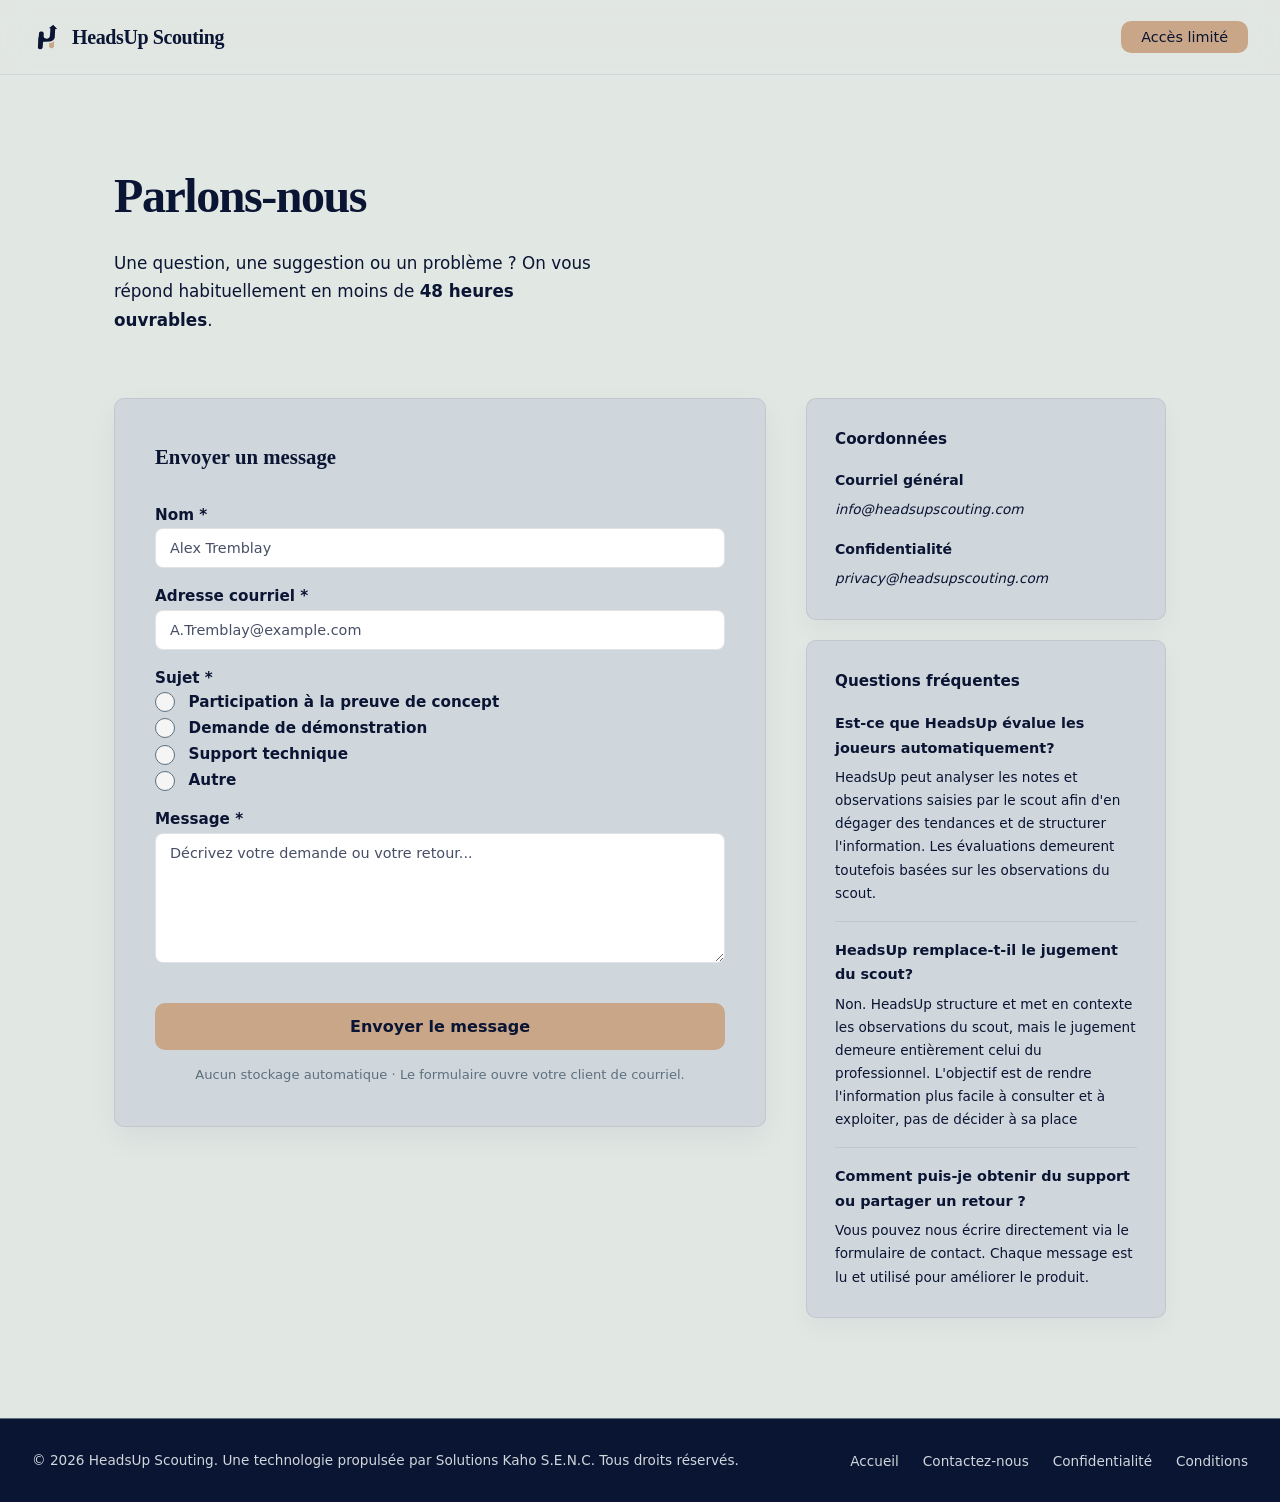
==== commit 12b75c08: "Add new vision and secu and faq" ====
--- a/contact.html
+++ b/contact.html
@@ -113,12 +113,12 @@
         <div class="info-card">
           <h3>Questions fréquentes</h3>
           <div class="faq-item">
-            <h4>Qu'est-ce que cette preuve de concept (POC) ?</h4>
-            <p>Cette POC permet de tester le produit dans un contexte réel avant son lancement. Elle sert à valider les fonctionnalités et à recueillir des retours d'utilisation.</p>
+            <h4>Est-ce que HeadsUp évalue les joueurs automatiquement?</h4>
+            <p>HeadsUp peut analyser les notes et observations saisies par le scout afin d'en dégager des tendances et de structurer l'information. Les évaluations demeurent toutefois basées sur les observations du scout.</p>
           </div>
           <div class="faq-item">
-            <h4>Est-ce que le produit est complet ?</h4>
-            <p>Non. Il s'agit d'une version en développement. Certaines fonctionnalités peuvent évoluer ou être ajoutées en fonction des retours.</p>
+            <h4>HeadsUp remplace-t-il le jugement du scout?</h4>
+            <p>Non. HeadsUp structure et met en contexte les observations du scout, mais le jugement demeure entièrement celui du professionnel. L'objectif est de rendre l'information plus facile à consulter et à exploiter, pas de décider à sa place</p>
           </div>
           <div class="faq-item">
             <h4>Comment puis-je obtenir du support ou partager un retour ?</h4>
@@ -131,7 +131,7 @@
   </div>
 
   <footer>
-    <span>© 2026 HeadsUp Scouting. Tous droits réservés.</span>
+    <span>© 2026 HeadsUp Scouting. Une technologie propulsée par Solutions Kaho S.E.N.C. Tous droits réservés.</span>
     <ul class="footer-links">
         <li><a href="index.html">Accueil</a></li>
         <li><a href="contact.html">Contactez-nous</a></li>
